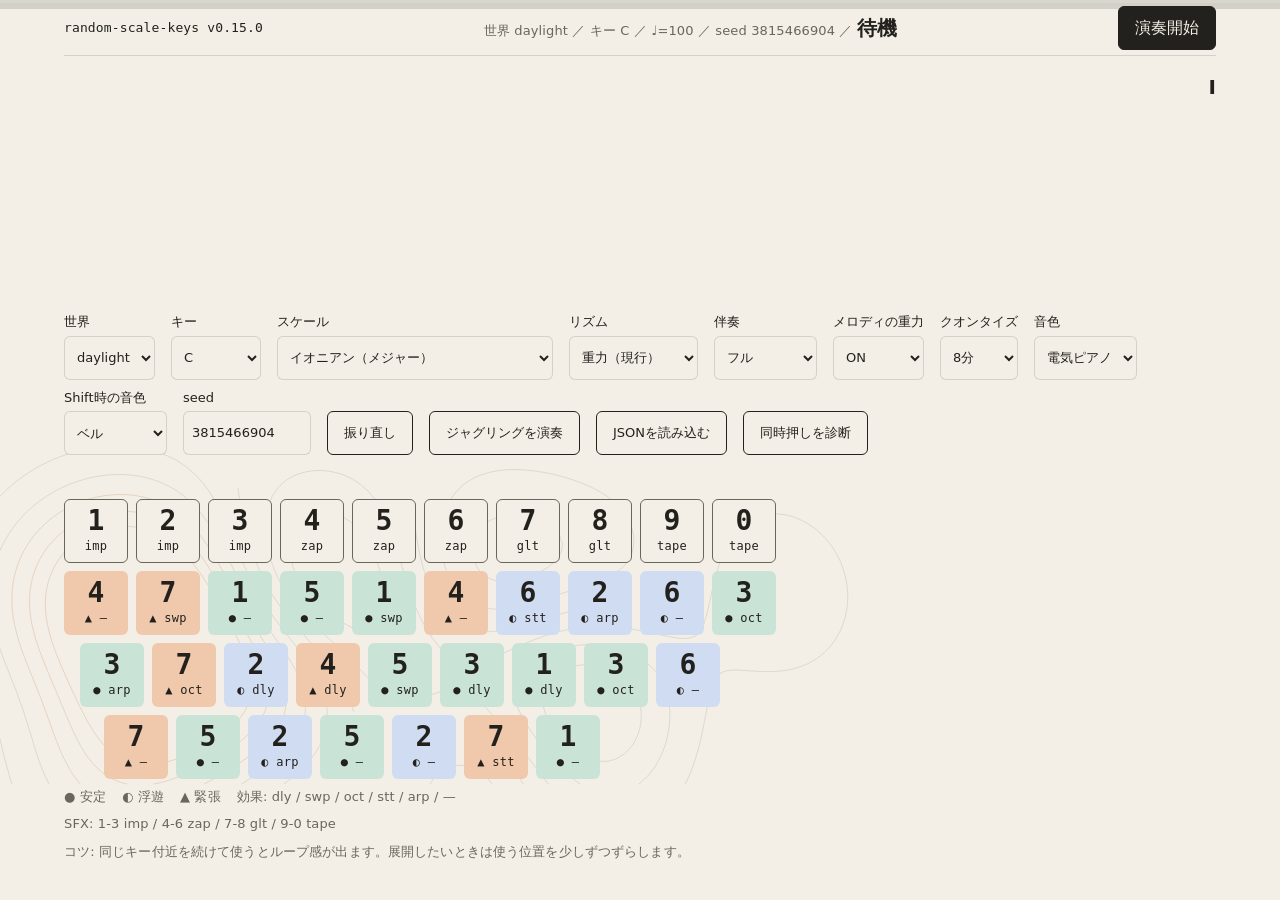
==== app/index.html @ 3dccaf73 "M12 部B: app v0.15.0 リズム5種（重力/ディスコ/ドラムンベース/ポップス/ヒップホップ、データ駆動・将来の自作音源 loop を予約）とドラムだけモード、♩=BPM 表示、engi" ====
<!doctype html>
<html lang="ja" data-world="daylight">
<head>
  <meta charset="utf-8">
  <meta name="viewport" content="width=device-width, initial-scale=1">
  <meta name="description" content="PCキーボードのA〜Zで、ランダムなスケール配置を演奏するブラウザアプリ">
  <link rel="icon" href="data:,">
  <link rel="stylesheet" href="./style.css">
  <title>random-scale-keys v0.15.0</title>
</head>
<body tabindex="-1">
  <canvas id="terrain" aria-hidden="true"></canvas>
  <div id="progress-track" role="progressbar" aria-label="テイクの進捗" aria-valuemin="0" aria-valuemax="100" aria-valuenow="0"><span id="progress-fill"></span></div>
  <div id="tension-track" aria-hidden="true"><span id="tension-fill"></span></div>

  <main class="app-shell">
    <header class="topbar">
      <p class="version">random-scale-keys v0.15.0</p>
      <p class="take-status" aria-live="polite">
        <span id="status-world">世界 daylight</span>
        <span aria-hidden="true">／</span>
        <span id="status-key">キー C</span>
        <span aria-hidden="true">／</span>
        <span id="status-bpm">♩=100</span>
        <span aria-hidden="true">／</span>
        <span id="status-seed">seed —</span>
        <span aria-hidden="true">／</span>
        <strong id="status-label">待機</strong>
        <span id="status-position"></span>
        <span id="status-section"></span>
        <span id="status-remaining"></span>
      </p>
      <button id="primary-action" class="button button-primary" type="button">演奏開始</button>
    </header>

    <section class="terrain-stage" aria-label="演奏状態">
      <p id="chord" class="chord" aria-live="polite">I</p>
      <output id="countin" class="countin" aria-live="assertive"></output>
      <p id="answer" class="answer" aria-live="polite"></p>
    </section>

    <div id="content" class="content">
      <section class="performance" aria-label="キーボード地形">
        <form id="settings" class="settings">
          <label class="performance-setting">世界
            <select id="world" name="world">
              <option value="daylight">daylight</option>
              <option value="night">night</option>
            </select>
          </label>
          <label class="performance-setting">キー
            <select id="key" name="key">
              <option value="random">ランダム</option>
              <option value="0" selected>C</option>
              <option value="1">C♯</option>
              <option value="2">D</option>
              <option value="3">E♭</option>
              <option value="4">E</option>
              <option value="5">F</option>
              <option value="6">F♯</option>
              <option value="7">G</option>
              <option value="8">A♭</option>
              <option value="9">A</option>
              <option value="10">B♭</option>
              <option value="11">B</option>
            </select>
          </label>
          <label class="performance-setting">スケール
            <select id="scale" name="scale">
              <optgroup label="教会旋法">
                <option value="ionian">イオニアン（メジャー）</option>
                <option value="dorian">ドリアン</option>
                <option value="phrygian">フリジアン</option>
                <option value="lydian">リディアン</option>
                <option value="mixolydian">ミクソリディアン</option>
                <option value="aeolian">エオリアン（ナチュラル・マイナー）</option>
                <option value="locrian">ロクリアン</option>
              </optgroup>
              <optgroup label="短音階の変種">
                <option value="harmonic_minor">ハーモニック・マイナー</option>
                <option value="melodic_minor">メロディック・マイナー</option>
              </optgroup>
              <optgroup label="五音音階・ブルース">
                <option value="major_pentatonic">メジャー・ペンタトニック</option>
                <option value="minor_pentatonic">マイナー・ペンタトニック</option>
                <option value="blues">ブルース</option>
                <option value="whole_tone">ホールトーン</option>
              </optgroup>
              <optgroup label="日本の音階">
                <option value="yo">陽音階</option>
                <option value="in_sen">陰音階（都節）</option>
                <option value="hirajoshi">平調子</option>
                <option value="ryukyu">琉球音階</option>
              </optgroup>
              <optgroup label="その他の民族音階">
                <option value="hijaz">ヒジャーズ</option>
                <option value="hungarian_minor">ハンガリアン・マイナー</option>
                <option value="double_harmonic">ダブル・ハーモニック</option>
                <option value="egyptian">エジプシャン</option>
              </optgroup>
            </select>
          </label>
          <label class="performance-setting">リズム
            <select id="rhythm" name="rhythm">
              <option value="gravity" selected>重力（現行）</option>
              <option value="disco">ディスコ</option>
              <option value="dnb">ドラムンベース</option>
              <option value="pops">ポップス</option>
              <option value="hiphop">ヒップホップ</option>
            </select>
          </label>
          <label class="performance-setting">伴奏
            <select id="accompaniment" name="accompaniment">
              <option value="full" selected>フル</option>
              <option value="drums">ドラムだけ</option>
            </select>
          </label>
          <label class="performance-setting">メロディの重力
            <select id="melody" name="melody">
              <option value="on" selected>ON</option>
              <option value="off">OFF</option>
            </select>
          </label>
          <label class="performance-setting">クオンタイズ
            <select id="quantize" name="quantize">
              <option value="off">OFF</option>
              <option value="4">4分</option>
              <option value="8" selected>8分</option>
              <option value="16">16分</option>
            </select>
          </label>
          <label class="performance-setting">音色
            <select id="timbre" name="timbre"></select>
          </label>
          <label class="performance-setting">Shift時の音色
            <select id="timbre-shift" name="timbre-shift"></select>
          </label>
          <label class="performance-setting">seed
            <input id="seed" name="seed" type="number" inputmode="numeric" autocomplete="off" spellcheck="false">
          </label>
          <button id="reroll" class="button button-secondary performance-setting" type="button">振り直し</button>
          <button id="scene-play" class="button button-secondary performance-setting" type="button">ジャグリングを演奏</button>
          <label class="button button-secondary file-button">JSONを読み込む
            <input id="take-file" name="take-file" type="file" accept="application/json,.json">
          </label>
          <button id="diagnose" class="button button-secondary performance-setting" type="button">同時押しを診断</button>
          <p id="load-error" class="settings-feedback" aria-live="polite"></p>
        </form>

        <section id="diagnostic-panel" class="diagnostic-panel" aria-label="同時押し診断" hidden>
          <p id="diagnostic-message">3秒のあいだ、押せるだけ同時にキーを押してください</p>
          <a id="diagnostic-note" href="../README.md#同時押しについて" hidden>同時押しの上限について</a>
          <button id="diagnostic-close" class="text-button" type="button">閉じる</button>
        </section>
        <div id="keyboard" class="keyboard" aria-label="数字キーのSFXとAからZのキー配置"></div>
        <p class="legend"><span>● 安定</span><span>◐ 浮遊</span><span>▲ 緊張</span><span>効果: dly / swp / oct / stt / arp / —</span></p>
        <p class="legend"><span>SFX: 1-3 imp / 4-6 zap / 7-8 glt / 9-0 tape</span></p>
        <p id="performance-tip" class="legend">コツ: 同じキー付近を続けて使うとループ感が出ます。展開したいときは使う位置を少しずつずらします。</p>
        <p class="mobile-message">このアプリは物理キーボードで演奏します。PCで開いてください</p>
      </section>

      <aside id="finished-panel" class="finished-panel" aria-labelledby="finished-title" hidden>
        <h1 id="finished-title">テイク完了</h1>
        <p id="take-summary"></p>
        <p id="scale-summary"></p>
        <p id="loaded-take" class="loaded-take" hidden></p>
        <p id="scene-summary" class="scene-summary" hidden></p>
        <div class="export-actions">
          <button id="replay" class="button button-primary" type="button">再生</button>
          <button id="wav" class="button button-primary" type="button">WAVを書き出す</button>
          <button id="stems" class="button button-primary" type="button">ステム3本を書き出す</button>
          <button id="midi" class="button button-primary" type="button">MIDIを書き出す</button>
          <button id="json" class="button button-secondary" type="button">JSONを書き出す</button>
        </div>
        <p class="export-note">WAVの生成は約1秒／ステムは約3秒</p>
        <p id="export-status" class="export-status" aria-live="polite"></p>
        <div class="finish-actions">
          <button id="retake" class="button button-secondary" type="button">もう1テイク</button>
          <button id="finish-reroll" class="button button-secondary" type="button">配置を振り直す</button>
        </div>
        <p id="share-link" class="share-link"></p>
      </aside>
    </div>
  </main>

  <script type="module" src="./main.js"></script>
</body>
</html>
---- app/style.css ----
:root {
  --bg:#F3EFE6; --bg-tense:#EAD9CC; --text:#23211D; --text-sub:#6B665C;
  --role-stable:#C9E4D6; --role-floating:#CFDCF2; --role-tension:#F0C9AC;
  --ink-stable:#2F7A5B; --ink-floating:#34609F; --ink-tension:#A84F12;
  --btn:#23211D; --btn-text:#F3EFE6;
  --fs-key:28px; --fs-key-sub:12px; --fs-h1:20px; --fs-body:16px; --fs-small:13px; --fs-countin:84px;
  --space-1:4px; --space-2:8px; --space-3:16px; --space-4:24px; --space-5:40px; --space-6:64px;
  --key-size:64px; --key-gap:8px; --radius-s:6px; --radius-m:10px; --radius-l:16px;
  --duration-press:80ms; --duration-tense:600ms; --duration-bloom:900ms;
  --contour-alpha:0.10; --contour-alpha-ridge:0.16; --contour-width:1px;
  --progress-height:3px; --progress-track-alpha:0.12;
  --ease-standard:cubic-bezier(0.2,0,0,1);
  --topbar-height:56px; --layout-max:1200px; --finished-width:360px;
  --line:1px; --line-alpha:15%; --press-line:1.5px; --press-shift:2px;
  --weight-semibold:600; --lh-key:1; --lh-key-sub:1.2; --lh-h1:1.5; --lh-body:1.6; --lh-small:1.5;
  --tracking-key-sub:0.02em; --tracking-small:0.01em; --disabled-opacity:0.45;
}
[data-world="night"] { --bg:#1B1D22; --bg-tense:#2A211F; --text:#ECE8E0; --text-sub:#A9A49A;
  --role-stable:#5FBF94; --role-floating:#8FB3EE; --role-tension:#F0925A;
  --ink-stable:#5FBF94; --ink-floating:#8FB3EE; --ink-tension:#F0925A; --btn:#ECE8E0; --btn-text:#1B1D22; }

html {
  font-family: system-ui, "Hiragino Sans", sans-serif;
  color: var(--text);
  background: var(--bg);
}

* { box-sizing: border-box; }

body {
  min-width: 0;
  min-height: 100svh;
  margin: 0;
  overflow-x: hidden;
  font-size: var(--fs-body);
  line-height: var(--lh-body);
  background: var(--bg);
}

button,
input,
select { font: inherit; }

button,
select,
input { color: inherit; }

button:focus-visible,
select:focus-visible,
input:focus-visible {
  outline: calc(var(--line) * 2) solid var(--ink-floating);
  outline-offset: var(--press-shift);
}

button:disabled,
input:disabled,
select:disabled { cursor: not-allowed; opacity: var(--disabled-opacity); }

#terrain {
  position: fixed;
  inset: 0;
  width: 100%;
  height: 100%;
  z-index: 0;
  pointer-events: none;
}

#progress-track {
  position: fixed;
  inset: 0 0 auto;
  height: var(--progress-height);
  z-index: 3;
  background: color-mix(in srgb, var(--text) calc(var(--progress-track-alpha) * 100%), transparent);
}

#progress-fill {
  display: block;
  width: 0;
  height: 100%;
  background: var(--ink-floating);
}

#tension-track {
  position: fixed;
  inset: var(--progress-height) 0 auto;
  height: calc(var(--space-1) + var(--press-shift));
  z-index: 2;
  background: color-mix(in srgb, var(--text) var(--line-alpha), transparent);
}

#tension-fill {
  display: block;
  width: 0;
  height: 100%;
  background: var(--ink-tension);
  transition: width var(--duration-tense) linear;
}

.app-shell {
  position: relative;
  z-index: 1;
  width: min(100%, var(--layout-max));
  min-height: 100svh;
  margin-inline: auto;
  padding-inline: var(--space-4);
}

.topbar {
  min-height: var(--topbar-height);
  display: grid;
  grid-template-columns: auto 1fr auto;
  gap: var(--space-4);
  align-items: center;
  border-bottom: var(--line) solid color-mix(in srgb, var(--text) var(--line-alpha), transparent);
  background: var(--bg);
}

.version,
.take-status,
.legend,
.export-note,
.share-link {
  margin: 0;
  font-size: var(--fs-small);
  line-height: var(--lh-small);
  letter-spacing: var(--tracking-small);
}

.version,
.key,
.countin { font-family: ui-monospace, "SF Mono", Menlo, monospace; }

.take-status { text-align: center; color: var(--text-sub); background: var(--bg); }
.take-status #status-remaining { font-size: var(--fs-small); line-height: var(--lh-small); color: var(--text-sub); }
.take-status strong { color: var(--text); font-size: var(--fs-h1); line-height: var(--lh-h1); font-weight: var(--weight-semibold); }
body[data-high-tension="true"] .take-status { color: var(--text); }
body[data-high-tension="true"] .text-button { color: var(--text); }

.button {
  min-height: calc(var(--space-5) + var(--space-1));
  padding: var(--space-2) var(--space-3);
  border: var(--line) solid var(--text);
  border-radius: var(--radius-s);
  cursor: pointer;
}

.button-primary { color: var(--btn-text); background: var(--btn); }
.button-secondary { color: var(--text); background: var(--bg); }

.text-button {
  min-height: calc(var(--space-5) + var(--space-1));
  padding: var(--space-2);
  border: 0;
  color: var(--text-sub);
  background: transparent;
  cursor: pointer;
}

.terrain-stage {
  position: relative;
  min-height: calc(var(--space-6) * 4);
}

.chord {
  position: absolute;
  top: var(--space-3);
  right: 0;
  margin: 0;
  color: var(--text);
  font-size: var(--fs-h1);
  line-height: var(--lh-h1);
  font-weight: var(--weight-semibold);
  background: var(--bg);
}

.chord.resolution { color: var(--ink-stable); }

.countin {
  position: absolute;
  inset: 50% auto auto 50%;
  margin: 0;
  color: var(--text);
  font-size: var(--fs-countin);
  line-height: var(--lh-key);
  font-weight: var(--weight-semibold);
  transform: translate(-50%, -50%);
}

.answer {
  position: absolute;
  inset: auto 0 0;
  min-height: calc(var(--fs-small) * var(--lh-small));
  margin: 0;
  color: var(--ink-stable);
  font-size: var(--fs-small);
  line-height: var(--lh-small);
  text-align: center;
}

.content {
  width: max-content;
  max-width: 100%;
  display: flex;
  gap: var(--space-5);
  align-items: end;
  margin-inline: auto;
  padding-bottom: var(--space-4);
}
.performance { width: max-content; max-width: 100%; min-width: 0; }

.settings {
  display: flex;
  flex-wrap: wrap;
  gap: var(--space-2) var(--space-3);
  align-items: end;
  margin-bottom: var(--space-3);
  font-size: var(--fs-small);
  line-height: var(--lh-small);
}

.settings label { display: grid; gap: var(--space-1); }
.settings select,
.settings input:not([type="file"]) {
  min-height: calc(var(--space-5) + var(--space-1));
  padding: var(--space-1) var(--space-2);
  border: var(--line) solid color-mix(in srgb, var(--text) var(--line-alpha), transparent);
  border-radius: var(--radius-s);
  background: var(--bg);
}
.settings input:not([type="file"]) { width: calc(var(--space-6) * 2); }

.file-button {
  position: relative;
  display: inline-grid;
  place-items: center;
  overflow: hidden;
}

.file-button input {
  position: absolute;
  inset: 0;
  width: 100%;
  height: 100%;
  opacity: 0;
  cursor: pointer;
}
.file-button:has(input:disabled) { cursor: not-allowed; opacity: var(--disabled-opacity); }

.settings-feedback {
  width: 100%;
  min-height: calc(var(--fs-small) * var(--lh-small));
  margin: 0;
  color: var(--ink-tension);
}

.diagnostic-panel {
  display: flex;
  flex-wrap: wrap;
  gap: var(--space-2) var(--space-3);
  align-items: center;
  margin-bottom: var(--space-3);
  padding: var(--space-2) var(--space-3);
  border: var(--line) solid color-mix(in srgb, var(--text) var(--line-alpha), transparent);
  border-radius: var(--radius-m);
  background: var(--bg);
  font-size: var(--fs-small);
  line-height: var(--lh-small);
}
.diagnostic-panel p { margin: 0; }
.diagnostic-panel a { color: var(--text); }

.keyboard { display: grid; gap: var(--key-gap); }
.key-row { display: flex; gap: var(--key-gap); }

.key {
  width: var(--key-size);
  height: var(--key-size);
  padding: var(--space-1);
  display: grid;
  place-content: center;
  gap: var(--space-1);
  border: var(--press-line) solid transparent;
  border-radius: var(--radius-s);
  color: var(--text);
  text-align: center;
  touch-action: manipulation;
  user-select: none;
  transition: transform var(--duration-press) var(--ease-standard), border-color var(--duration-press) var(--ease-standard);
}

.key-stable { background: var(--role-stable); }
.key-floating { background: var(--role-floating); }
.key-tension { background: var(--role-tension); }
[data-world="night"] .key { color: var(--btn-text); }
.key-sfx,
[data-world="night"] .key-sfx {
  border-color: var(--text-sub);
  color: var(--text);
  background: var(--bg);
}
.key.pressed { border-color: var(--text); transform: translateY(var(--press-shift)); }
.keyboard.shift .key:not(.key-sfx) { border-color: var(--text-sub); }
.key-degree { font-size: var(--fs-key); line-height: var(--lh-key); font-weight: var(--weight-semibold); }
.key-meta { font-size: var(--fs-key-sub); line-height: var(--lh-key-sub); letter-spacing: var(--tracking-key-sub); }

.legend { display: flex; flex-wrap: wrap; gap: var(--space-2) var(--space-3); margin-top: var(--space-2); color: var(--text-sub); }
body[data-high-tension="true"] .legend { color: var(--text); }

.finished-panel {
  width: var(--finished-width);
  flex: 0 0 var(--finished-width);
  padding: var(--space-4);
  border: var(--line) solid color-mix(in srgb, var(--text) var(--line-alpha), transparent);
  border-radius: var(--radius-l);
  background: var(--bg);
}

.finished-panel h1 { margin: 0 0 var(--space-2); font-size: var(--fs-h1); line-height: var(--lh-h1); }
.finished-panel p { margin-block: var(--space-2); }
.export-actions,
.finish-actions { display: flex; flex-wrap: wrap; gap: var(--space-2); margin-top: var(--space-3); }
.export-status { min-height: calc(var(--fs-small) * var(--lh-small)); color: var(--text-sub); font-size: var(--fs-small); line-height: var(--lh-small); }
.share-link { overflow-wrap: anywhere; color: var(--text-sub); }
.loaded-take,
.scene-summary { overflow-wrap: anywhere; font-size: var(--fs-small); line-height: var(--lh-small); }
.mobile-message { display: none; }

body[data-imported="true"] .keyboard,
body[data-imported="true"] .legend { display: none; }

[hidden] { display: none !important; }

@media (max-width: 900px) {
  :root { --key-size:52px; }
  .app-shell { padding-inline: var(--space-3); }
  .topbar { grid-template-columns: 1fr auto; gap: var(--space-2); }
  .version { grid-column: 1; }
  .take-status { grid-column: 1 / -1; grid-row: 2; padding-bottom: var(--space-2); text-align: left; }
  .content { width: 100%; display: grid; }
  .performance { width: 100%; }
  .finished-panel { width: 100%; }
}

@media (max-width: 599.98px) {
  #terrain,
  #progress-track,
  #tension-track,
  .topbar,
  .terrain-stage,
  .settings,
  .diagnostic-panel,
  .keyboard,
  .legend,
  .finished-panel { display: none; }
  .mobile-message { display: block; margin: 0; padding: var(--space-4); border: var(--line) solid var(--text); border-radius: var(--radius-m); background: var(--bg); }
}

@media (prefers-reduced-motion: reduce) {
  #tension-fill,
  .key { transition: none; }
}
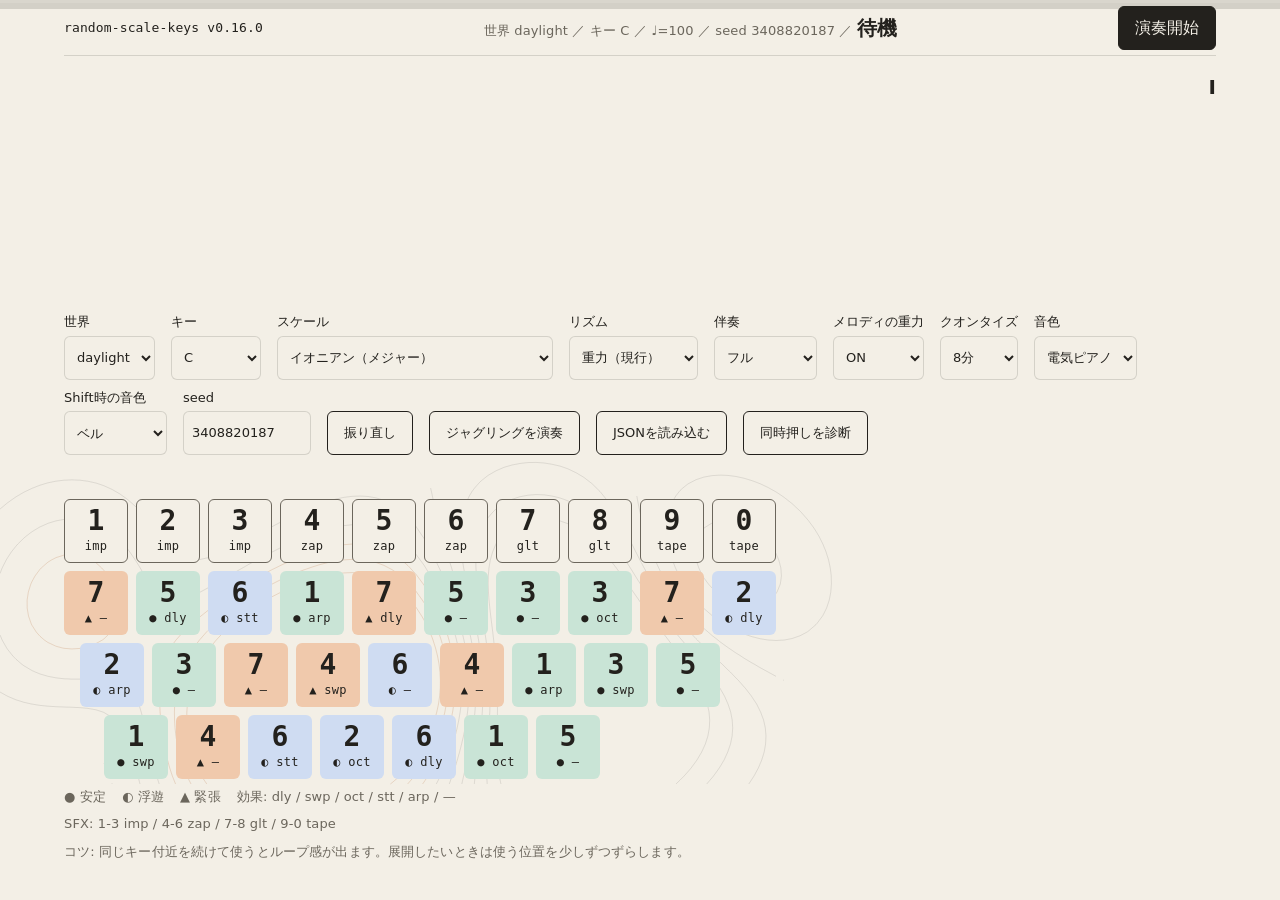
==== commit 09f40bcf: "v0.16.0: 長押しサステインが解放されない不具合を修正（stutter/arpeggio は release ハンドルを返さないのに開いたエンベロープで鳴らしており16秒残っていた）＋フォーカス" ====
--- a/app/index.html
+++ b/app/index.html
@@ -6,7 +6,7 @@
   <meta name="description" content="PCキーボードのA〜Zで、ランダムなスケール配置を演奏するブラウザアプリ">
   <link rel="icon" href="data:,">
   <link rel="stylesheet" href="./style.css">
-  <title>random-scale-keys v0.15.0</title>
+  <title>random-scale-keys v0.16.0</title>
 </head>
 <body tabindex="-1">
   <canvas id="terrain" aria-hidden="true"></canvas>
@@ -15,7 +15,7 @@
 
   <main class="app-shell">
     <header class="topbar">
-      <p class="version">random-scale-keys v0.15.0</p>
+      <p class="version">random-scale-keys v0.16.0</p>
       <p class="take-status" aria-live="polite">
         <span id="status-world">世界 daylight</span>
         <span aria-hidden="true">／</span>
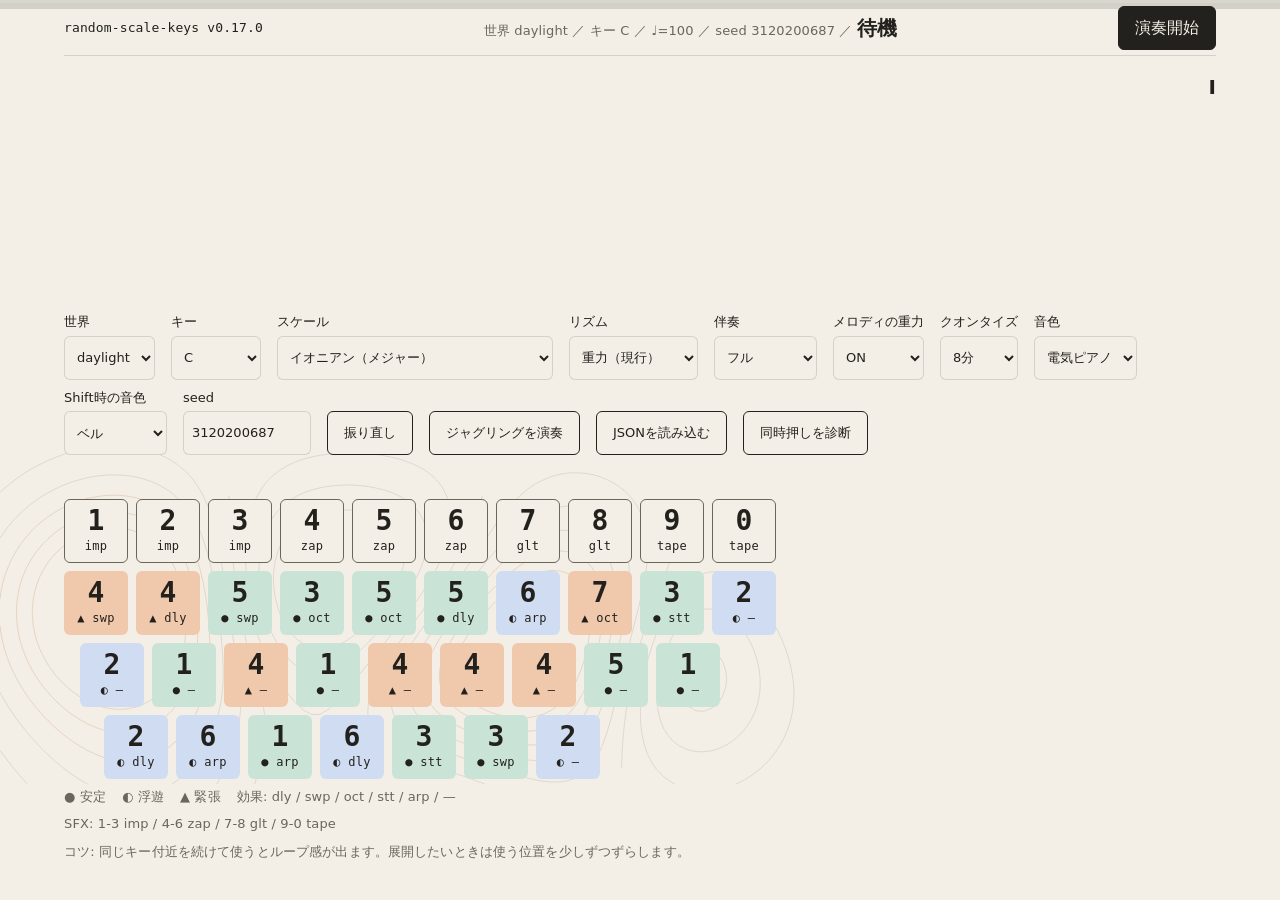
==== commit 63021ae3: "M13: app v0.17.0 ホーム段（ASDFGHJKL）は効果なし、度数7は1キーだけ（hijazは例外） Co-Authored-By: Claude Opus 5 <noreply@ant" ====
--- a/app/index.html
+++ b/app/index.html
@@ -6,7 +6,7 @@
   <meta name="description" content="PCキーボードのA〜Zで、ランダムなスケール配置を演奏するブラウザアプリ">
   <link rel="icon" href="data:,">
   <link rel="stylesheet" href="./style.css">
-  <title>random-scale-keys v0.16.0</title>
+  <title>random-scale-keys v0.17.0</title>
 </head>
 <body tabindex="-1">
   <canvas id="terrain" aria-hidden="true"></canvas>
@@ -15,7 +15,7 @@
 
   <main class="app-shell">
     <header class="topbar">
-      <p class="version">random-scale-keys v0.16.0</p>
+      <p class="version">random-scale-keys v0.17.0</p>
       <p class="take-status" aria-live="polite">
         <span id="status-world">世界 daylight</span>
         <span aria-hidden="true">／</span>
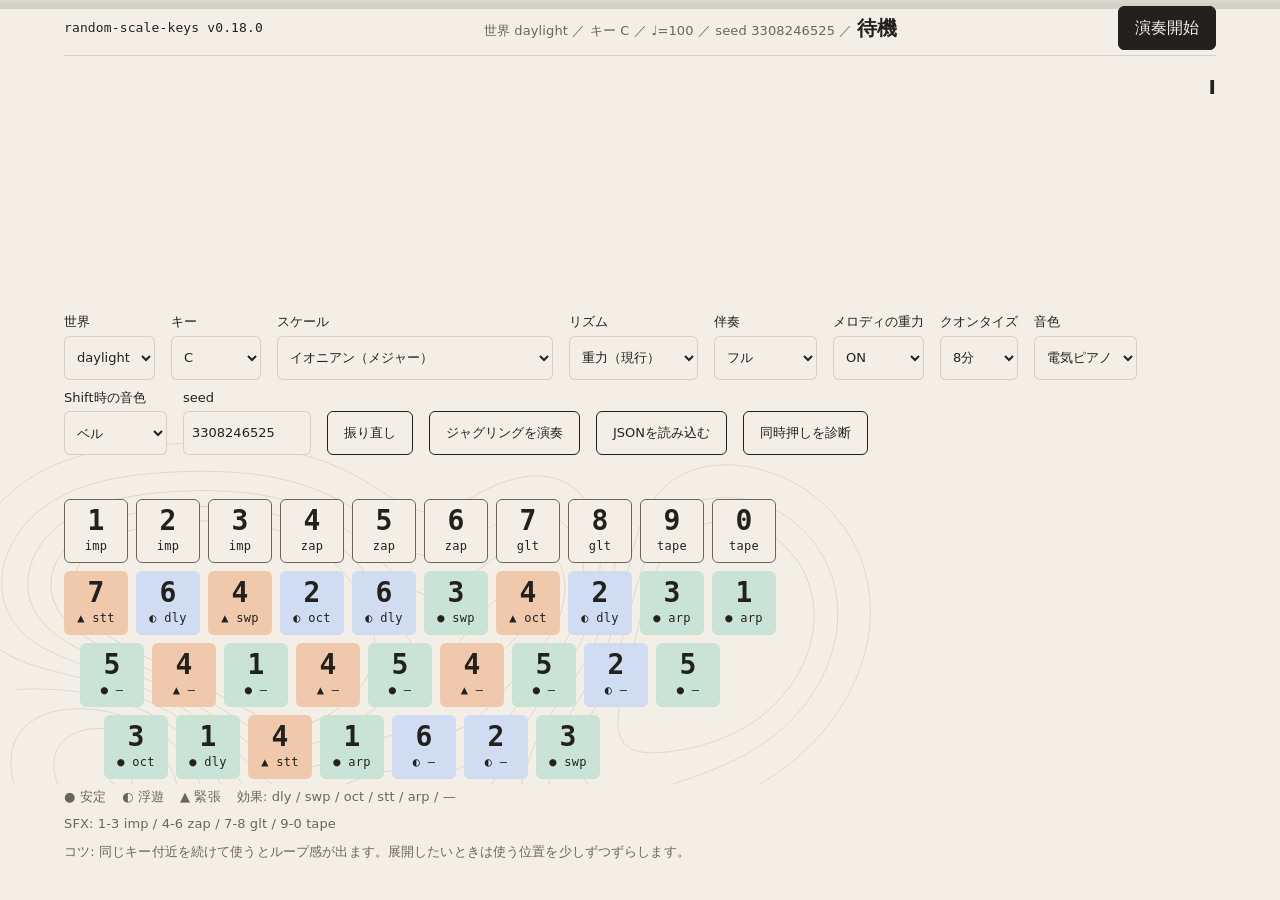
==== commit bf14f34e: "M14: app v0.18.0 隣接タイルの同度数を解消（役割・度数のペアを丸ごと入れ替え、効果・オクターブは不変。決定論的探索、420通り全件で解消を実測） Co-Authored-By: Cla" ====
--- a/app/index.html
+++ b/app/index.html
@@ -6,7 +6,7 @@
   <meta name="description" content="PCキーボードのA〜Zで、ランダムなスケール配置を演奏するブラウザアプリ">
   <link rel="icon" href="data:,">
   <link rel="stylesheet" href="./style.css">
-  <title>random-scale-keys v0.17.0</title>
+  <title>random-scale-keys v0.18.0</title>
 </head>
 <body tabindex="-1">
   <canvas id="terrain" aria-hidden="true"></canvas>
@@ -15,7 +15,7 @@
 
   <main class="app-shell">
     <header class="topbar">
-      <p class="version">random-scale-keys v0.17.0</p>
+      <p class="version">random-scale-keys v0.18.0</p>
       <p class="take-status" aria-live="polite">
         <span id="status-world">世界 daylight</span>
         <span aria-hidden="true">／</span>
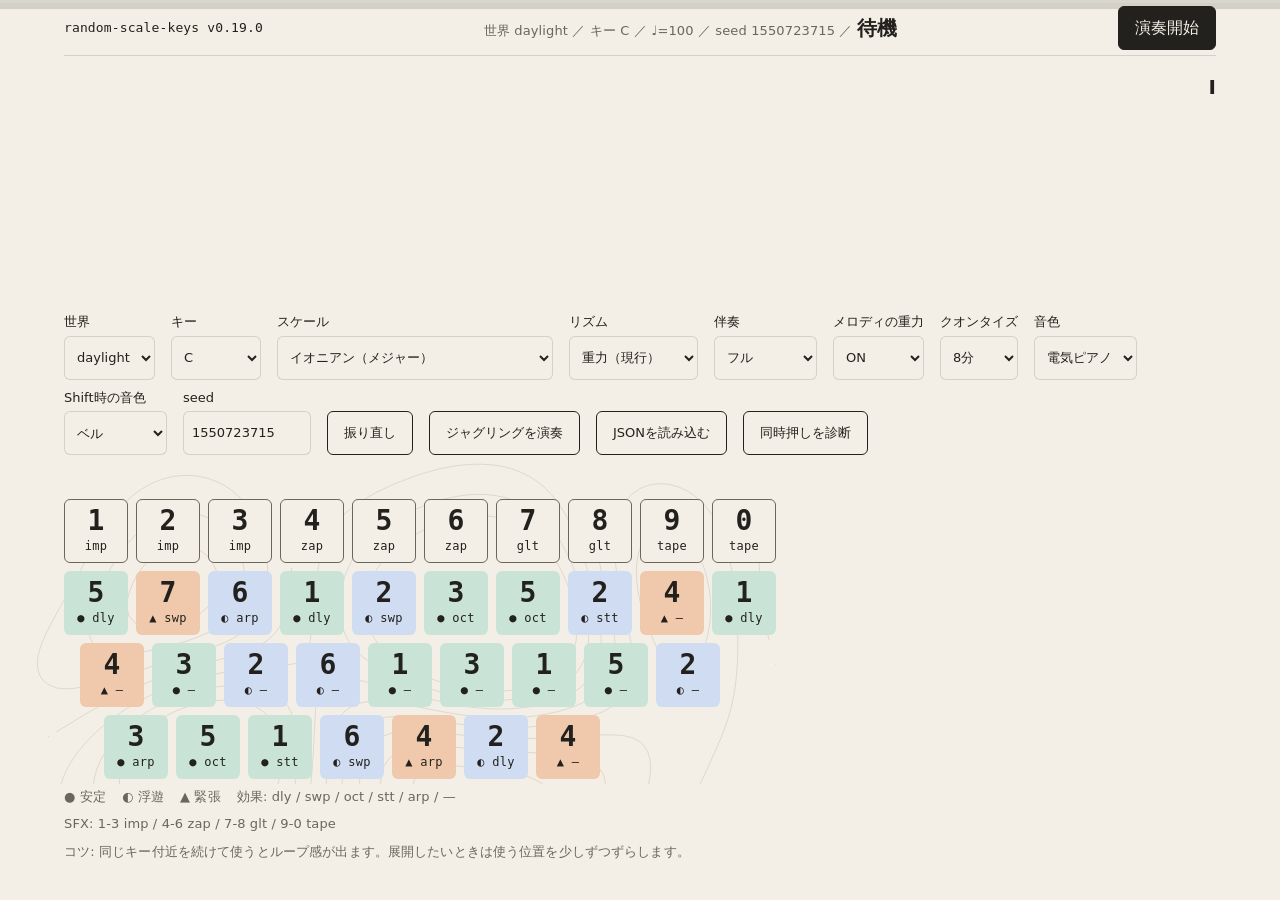
==== commit e15bc5cb: "M15: app v0.19.0 度数配分を26キー全体で均等化（7音階は目標{1:5,2:5,3:4,4:4,5:4,6:3,7:1}で共通、役割ごとのキー数は結果として決まる） Co-Author" ====
--- a/app/index.html
+++ b/app/index.html
@@ -6,7 +6,7 @@
   <meta name="description" content="PCキーボードのA〜Zで、ランダムなスケール配置を演奏するブラウザアプリ">
   <link rel="icon" href="data:,">
   <link rel="stylesheet" href="./style.css">
-  <title>random-scale-keys v0.18.0</title>
+  <title>random-scale-keys v0.19.0</title>
 </head>
 <body tabindex="-1">
   <canvas id="terrain" aria-hidden="true"></canvas>
@@ -15,7 +15,7 @@
 
   <main class="app-shell">
     <header class="topbar">
-      <p class="version">random-scale-keys v0.18.0</p>
+      <p class="version">random-scale-keys v0.19.0</p>
       <p class="take-status" aria-live="polite">
         <span id="status-world">世界 daylight</span>
         <span aria-hidden="true">／</span>
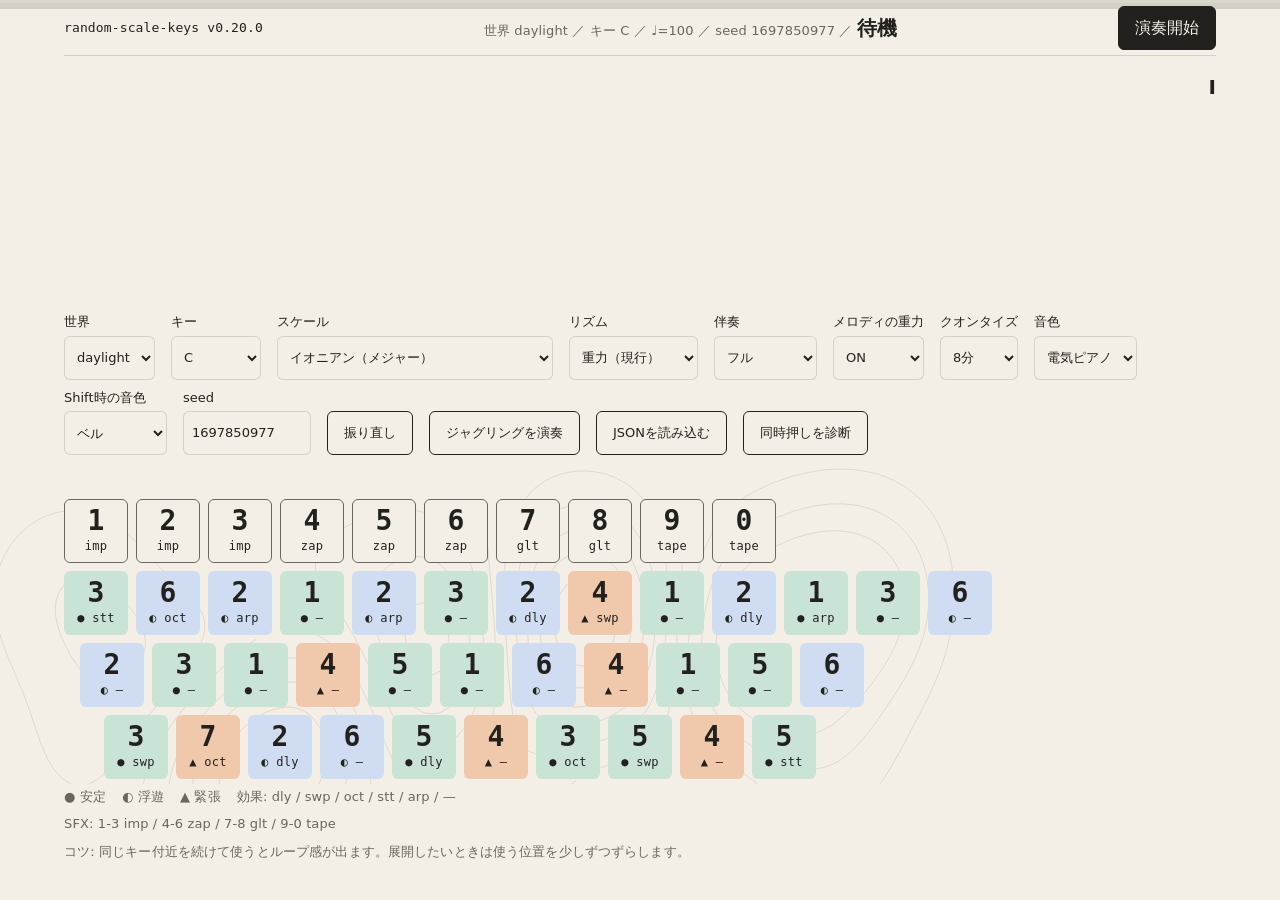
==== commit 02223170: "M16: app v0.20.0 記号キーまで使う（KEY_ROWSをコード配列化し34キーへ拡張。追加8キーもA-Zと同じ音階音キー、ホーム段扱い） Co-Authored-By: Claude S" ====
--- a/app/index.html
+++ b/app/index.html
@@ -3,10 +3,10 @@
 <head>
   <meta charset="utf-8">
   <meta name="viewport" content="width=device-width, initial-scale=1">
-  <meta name="description" content="PCキーボードのA〜Zで、ランダムなスケール配置を演奏するブラウザアプリ">
+  <meta name="description" content="PCキーボードの文字キーと記号キーで、ランダムなスケール配置を演奏するブラウザアプリ">
   <link rel="icon" href="data:,">
   <link rel="stylesheet" href="./style.css">
-  <title>random-scale-keys v0.19.0</title>
+  <title>random-scale-keys v0.20.0</title>
 </head>
 <body tabindex="-1">
   <canvas id="terrain" aria-hidden="true"></canvas>
@@ -15,7 +15,7 @@
 
   <main class="app-shell">
     <header class="topbar">
-      <p class="version">random-scale-keys v0.19.0</p>
+      <p class="version">random-scale-keys v0.20.0</p>
       <p class="take-status" aria-live="polite">
         <span id="status-world">世界 daylight</span>
         <span aria-hidden="true">／</span>
@@ -152,7 +152,7 @@
           <a id="diagnostic-note" href="../README.md#同時押しについて" hidden>同時押しの上限について</a>
           <button id="diagnostic-close" class="text-button" type="button">閉じる</button>
         </section>
-        <div id="keyboard" class="keyboard" aria-label="数字キーのSFXとAからZのキー配置"></div>
+        <div id="keyboard" class="keyboard" aria-label="数字キーのSFXと文字キー・記号キーのキー配置"></div>
         <p class="legend"><span>● 安定</span><span>◐ 浮遊</span><span>▲ 緊張</span><span>効果: dly / swp / oct / stt / arp / —</span></p>
         <p class="legend"><span>SFX: 1-3 imp / 4-6 zap / 7-8 glt / 9-0 tape</span></p>
         <p id="performance-tip" class="legend">コツ: 同じキー付近を続けて使うとループ感が出ます。展開したいときは使う位置を少しずつずらします。</p>
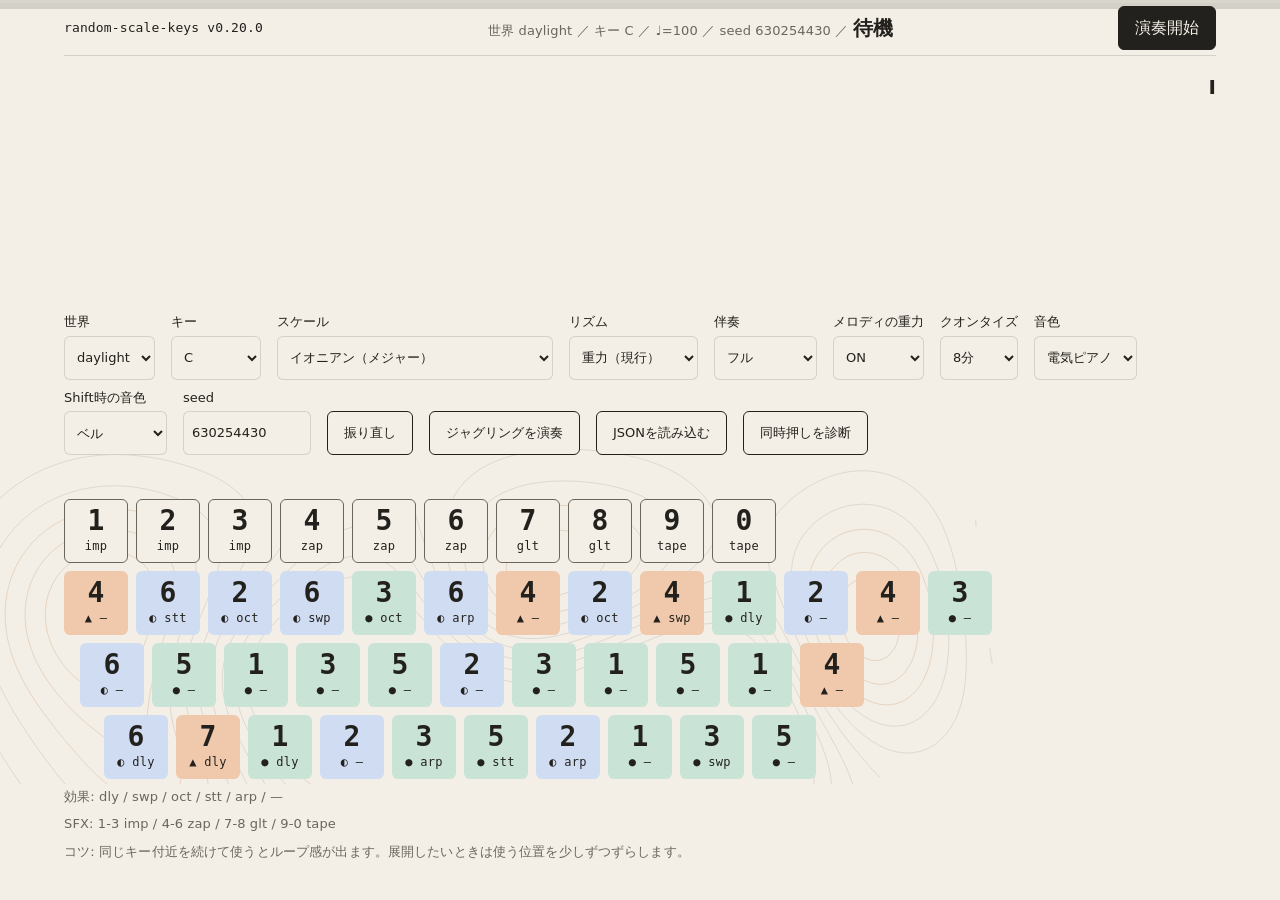
==== commit d12ab127: "待機画面の凡例から役割の文字説明（● 安定/◐ 浮遊/▲ 緊張）を削除。色ですでに表現されているため。タイルごとの記号は色覚多様性対応として維持 Co-Authored-By: Claude Sonn" ====
--- a/app/index.html
+++ b/app/index.html
@@ -153,7 +153,7 @@
           <button id="diagnostic-close" class="text-button" type="button">閉じる</button>
         </section>
         <div id="keyboard" class="keyboard" aria-label="数字キーのSFXと文字キー・記号キーのキー配置"></div>
-        <p class="legend"><span>● 安定</span><span>◐ 浮遊</span><span>▲ 緊張</span><span>効果: dly / swp / oct / stt / arp / —</span></p>
+        <p class="legend"><span>効果: dly / swp / oct / stt / arp / —</span></p>
         <p class="legend"><span>SFX: 1-3 imp / 4-6 zap / 7-8 glt / 9-0 tape</span></p>
         <p id="performance-tip" class="legend">コツ: 同じキー付近を続けて使うとループ感が出ます。展開したいときは使う位置を少しずつずらします。</p>
         <p class="mobile-message">このアプリは物理キーボードで演奏します。PCで開いてください</p>
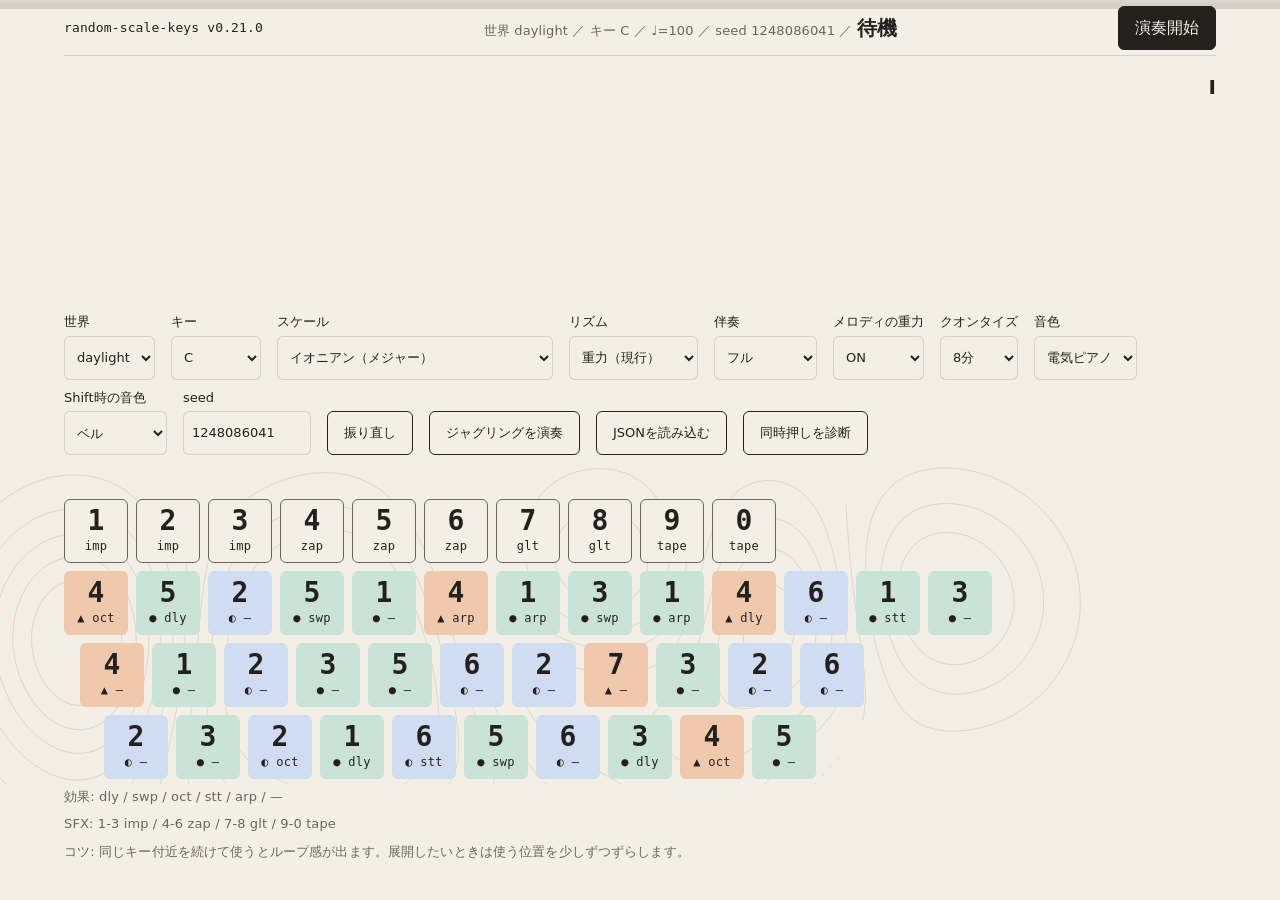
==== commit 7b7aa24f: "M17: app v0.21.0 saw/pluckのリードをステレオユニゾン化、メインリバーブに初期反射5本を追加 Codexに実装させClaudeが検証済み（node --test 94/94・4" ====
--- a/app/index.html
+++ b/app/index.html
@@ -6,7 +6,7 @@
   <meta name="description" content="PCキーボードの文字キーと記号キーで、ランダムなスケール配置を演奏するブラウザアプリ">
   <link rel="icon" href="data:,">
   <link rel="stylesheet" href="./style.css">
-  <title>random-scale-keys v0.20.0</title>
+  <title>random-scale-keys v0.21.0</title>
 </head>
 <body tabindex="-1">
   <canvas id="terrain" aria-hidden="true"></canvas>
@@ -15,7 +15,7 @@
 
   <main class="app-shell">
     <header class="topbar">
-      <p class="version">random-scale-keys v0.20.0</p>
+      <p class="version">random-scale-keys v0.21.0</p>
       <p class="take-status" aria-live="polite">
         <span id="status-world">世界 daylight</span>
         <span aria-hidden="true">／</span>
